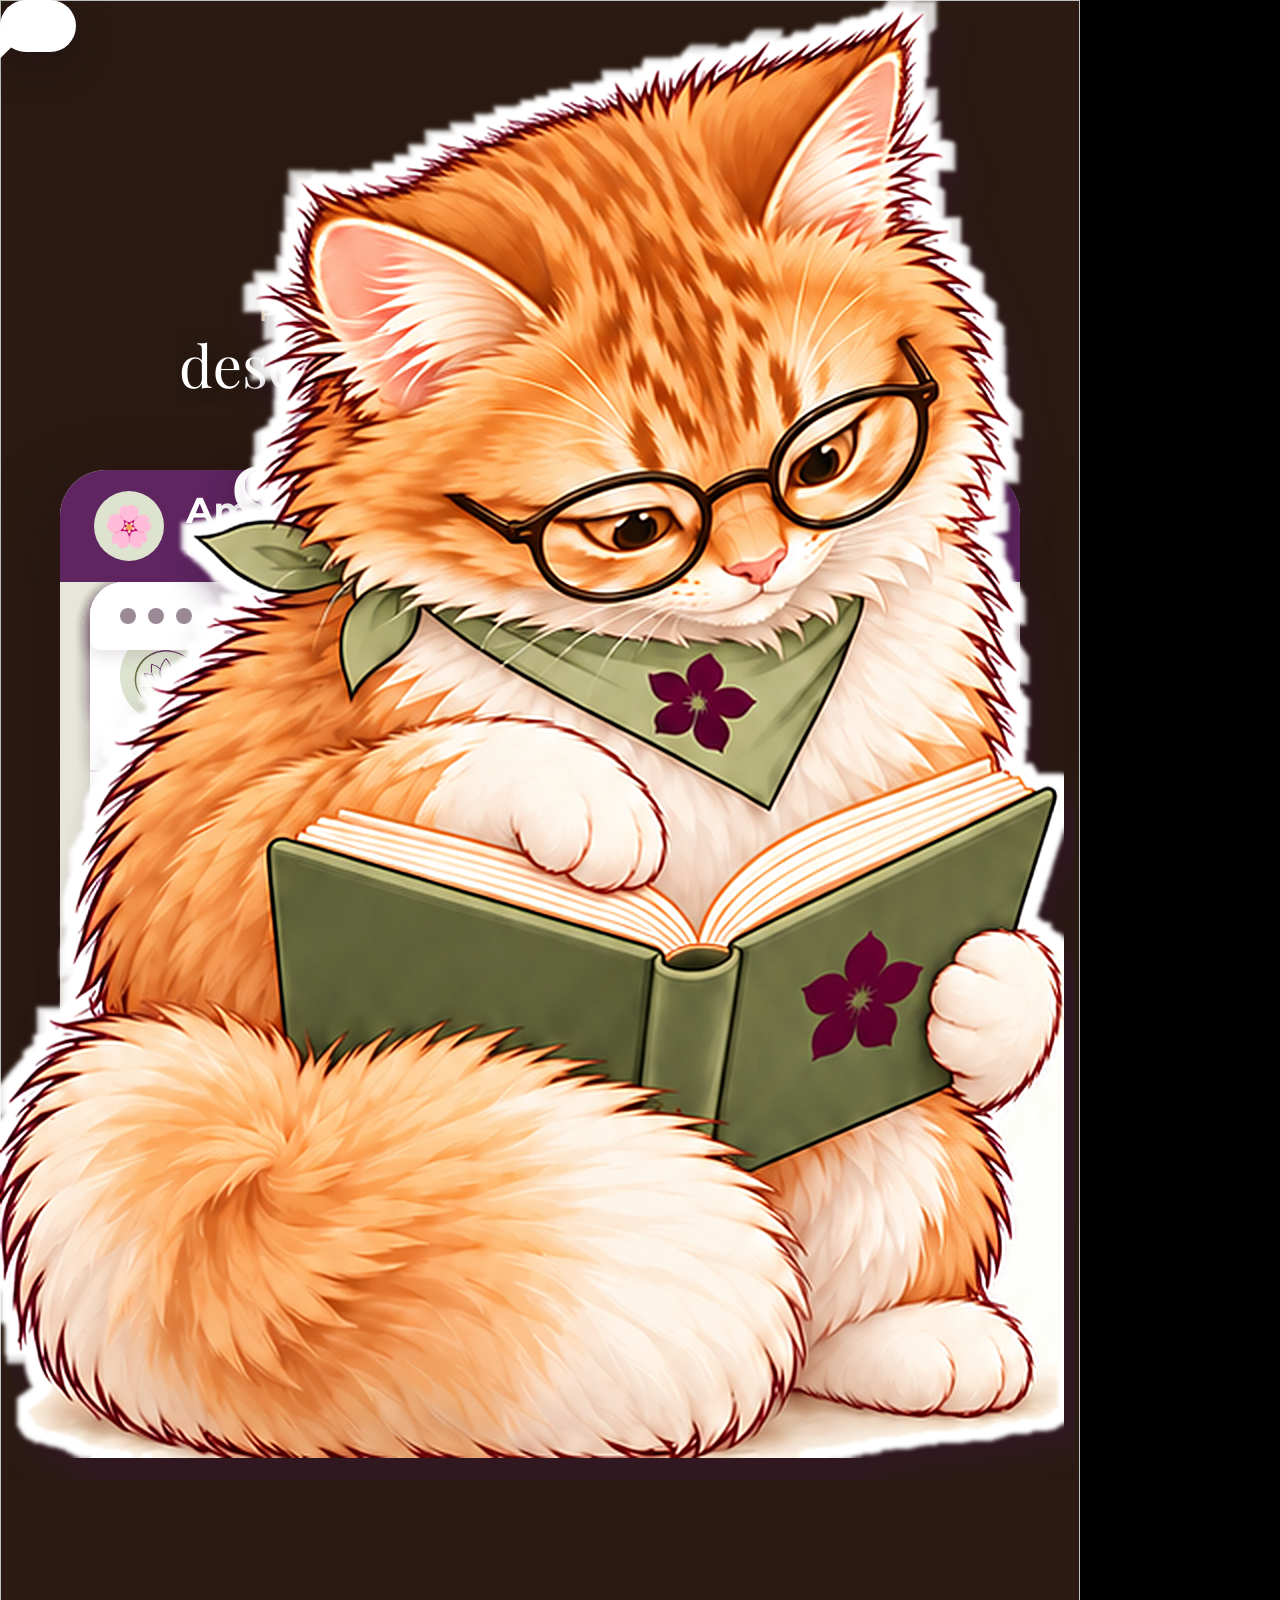
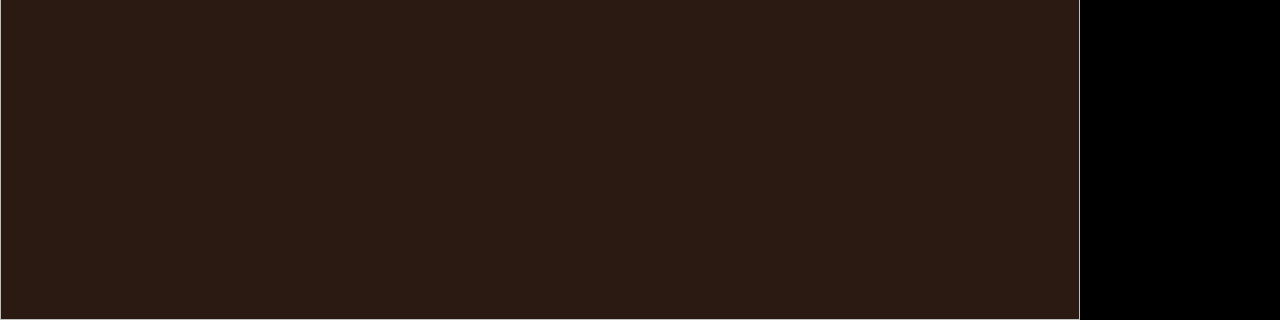
==== prajim/_produccion/reels/r02_pov_san_javier/index.html @ 56a165b0 "Prajim: investigación, plan de contenido y reel 1 (Las 5 flores del miedo) Incluye el motor de rende" ====
<!doctype html>
<html lang="es"><head><meta charset="utf-8">
<link rel="stylesheet" href="../../engine/lib.css">
<style>
  body { background: #2a1a12; }
  #shade { position: absolute; inset: 0; z-index: 2; }
  .emo { font-family: 'Noto Color Emoji'; font-style: normal; }
  #pov { position: absolute; left: 70px; right: 70px; top: 282px; z-index: 10; color: #fff; text-align: center; }
  #pov .k { font-family: 'Montserrat'; font-weight: 800; font-size: 34px; letter-spacing: .28em; color: #F1D9A6; }
  #pov .s { font-family: 'Playfair Display'; font-size: 58px; line-height: 1.12; margin-top: 8px; text-shadow: 0 4px 24px rgba(0,0,0,.55); }
  #pov .s em { color: #F1D9A6; }
  #card { position: absolute; left: 60px; top: 470px; width: 960px; height: 780px; z-index: 8; border-radius: 46px; overflow: hidden;
          background: rgba(251,247,241,.93); box-shadow: 0 30px 80px rgba(30,10,20,.45); transform-origin: 50% 70%; }
  #head { position: absolute; left: 0; right: 0; top: 0; height: 112px; background: #5E2560; display: flex; align-items: center; padding: 0 34px; gap: 22px; color: #fff; }
  #head .av { width: 70px; height: 70px; border-radius: 50%; background: #DDE3CF; display: flex; align-items: center; justify-content: center; font-size: 40px; }
  #head .nm { font-family: 'Montserrat'; font-weight: 700; font-size: 36px; }
  #head .st { font-family: 'Montserrat'; font-weight: 500; font-size: 24px; opacity: .8; margin-top: 2px; }
  #msgs { position: absolute; left: 0; right: 0; top: 112px; bottom: 0; overflow: hidden;
          background: radial-gradient(circle at 20% 10%, rgba(221,227,207,.55), transparent 60%), radial-gradient(circle at 90% 90%, rgba(217,183,122,.18), transparent 50%); }
  .msg { position: absolute; max-width: 690px; padding: 22px 30px 24px; border-radius: 34px; font-family: 'Montserrat', 'Noto Color Emoji'; font-weight: 500;
         font-size: 41px; line-height: 1.22; color: #2C2A2E; box-shadow: 0 6px 16px rgba(60,20,50,.12); }
  .msg.a { left: 30px; background: #fff; border-bottom-left-radius: 10px; transform-origin: 0% 100%; }
  .msg.y { right: 30px; background: #5E2560; color: #fff; border-bottom-right-radius: 10px; transform-origin: 100% 100%; }
  .msg.big { font-weight: 800; letter-spacing: .01em; }
  .msg .h { display: block; font-size: 22px; opacity: .55; text-align: right; margin-top: 6px; font-weight: 600; }
  .typing { position: absolute; left: 30px; background: #fff; border-radius: 34px; border-bottom-left-radius: 10px; padding: 26px 30px; display: flex; gap: 12px;
            box-shadow: 0 6px 16px rgba(60,20,50,.12); }
  .typing i { width: 16px; height: 16px; border-radius: 50%; background: #9a8a96; display: block; }
  .contact { padding: 0; overflow: hidden; width: 600px; }
  .contact .top { display: flex; gap: 24px; align-items: center; padding: 26px 30px; }
  .contact .lav { width: 92px; height: 92px; border-radius: 50%; background: #DDE3CF; display: flex; align-items: center; justify-content: center; }
  .contact .lav img { width: 70px; }
  .contact .n1 { font-weight: 800; font-size: 38px; color: #3B1640; }
  .contact .n2 { font-weight: 500; font-size: 32px; color: #4F6B52; margin-top: 4px; }
  .contact .btn { border-top: 2px solid #eee4ea; text-align: center; padding: 20px; font-weight: 700; font-size: 34px; color: #5E2560; }
  #end { position: absolute; inset: 0; z-index: 12; color: #fff; }
  .t { position: absolute; left: 60px; right: 60px; text-align: center; }
  .lab { font-family: 'Montserrat'; font-weight: 600; font-size: 26px; letter-spacing: .34em; text-transform: uppercase; color: #F1D9A6; }
  #flash { position: absolute; inset: 0; z-index: 40; background: #fff; opacity: 0; }
  #catwrap { position: absolute; inset: 0; z-index: 20; }
  .bubble { z-index: 22; }
</style></head>
<body><div id="stage"></div>
<script src="../../engine/lib.js"></script>
<script>
const SP = '/tmp/claude-0/-home-user-trabajo-/e45aeb62-b827-5979-8a06-dcd1bae0709b/scratchpad/clips/r02/';
const st = document.getElementById('stage');
const b = k => 0.3895 * k;
const DUR = 17.2, TR = b(30), END = b(31);
const te = new P.Seq(st, SP + 'te', { frames: 375 });
const campo = new P.Seq(st, SP + 'campo', { frames: 180 });
const shade = P.el('div', '', st); shade.id = 'shade';

const pov = P.el('div', '', st); pov.id = 'pov';
pov.innerHTML = '<div class="k">POV:</div><div class="s">descubres que en San Javier<br>hay <em>terapia floral</em></div>';
const povW = P.splitWords(pov.querySelector('.s'));

const card = P.el('div', '', st); card.id = 'card';
card.innerHTML = '<div id="head"><div class="av"><span class="emo">🌸</span></div><div><div class="nm">Amiga</div><div class="st">en línea</div></div></div><div id="msgs"></div>';
const msgsEl = card.querySelector('#msgs');
const AREA_BOTTOM = 668 - 26;  // alto del area de mensajes menos margen

const E = (s) => s.replace(/(\p{Extended_Pictographic}+)/gu, '<span class="emo">$1</span>');
const MSGS = [
  { k: 1, who: 'a', txt: 'amigaaa 😱' },
  { k: 3, who: 'a', txt: '¿sabías que en San Javier hay terapia floral? 🌸', typing: true },
  { k: 7, who: 'y', txt: '¿flores de Bach? 👀' },
  { k: 10, who: 'a', txt: '¡sí! y atiende a domicilio 🏡', typing: true },
  { k: 13, who: 'y', txt: '¿y si vivo lejos?' },
  { k: 15, who: 'a', txt: 'también online, por videollamada 💻', typing: true },
  { k: 18, who: 'y', txt: '¿y cuánto sale? 🙈' },
  { k: 20, who: 'a', txt: '$10.000 y te llevas 2 frascos 🌸', typing: true },
  { k: 24, who: 'y', txt: 'PÁSAME EL NÚMERO 😭', big: true },
  { k: 26, who: 'a', contact: true, typing: true },
];
const GAP = 18;
MSGS.forEach((m, i) => {
  m.t = b(m.k);
  m.el = P.el('div', 'msg ' + m.who + (m.big ? ' big' : '') + (m.contact ? ' contact' : ''), msgsEl);
  if (m.contact) {
    m.el.innerHTML = `<div class="top"><div class="lav"><img src="${P.ASSETS}logo/loto_color.png"></div><div><div class="n1">Prajim · Terapia floral</div><div class="n2">+56 9 8794 6066</div></div></div><div class="btn">Enviar mensaje</div>`;
  } else {
    const hh = `${String(19 + Math.floor((32 + i) / 60)).padStart(2, '0')}:${String((32 + i) % 60).padStart(2, '0')}`;
    m.el.innerHTML = E(m.txt) + `<span class="h">${hh}${m.who === 'y' ? ' ✓✓' : ''}</span>`;
  }
  if (m.typing) {
    m.ty = P.el('div', 'typing', msgsEl, '<i></i><i></i><i></i>');
    m.tys = [...m.ty.querySelectorAll('i')];
  }
});

const end = P.el('div', '', st); end.id = 'end';
end.innerHTML = `
  <div class="t lab" style="top:296px">Prajim · Terapia floral</div>
  <div class="t" id="pin" style="top:350px"><svg width="70" height="92" viewBox="0 0 70 92"><path d="M35 2C17 2 3 16 3 34c0 24 32 56 32 56s32-32 32-56C67 16 53 2 35 2z" fill="#D9B77A" stroke="#fff" stroke-width="4"/><circle cx="35" cy="34" r="12" fill="#5E2560"/></svg></div>
  <div class="t" id="sj" style="top:438px;font-family:'Playfair Display';font-size:142px;line-height:1;text-shadow:0 8px 36px rgba(0,0,0,.45)">San Javier</div>
  <div class="t" id="tf" style="top:600px;font-family:'Playfair Display';font-style:italic;font-size:80px;color:#F1D9A6;text-shadow:0 6px 30px rgba(0,0,0,.45)">tiene terapia floral</div>
  <div class="t" id="dom" style="top:712px;font-family:'Montserrat';font-weight:600;font-size:38px;letter-spacing:.02em;text-shadow:0 3px 16px rgba(0,0,0,.5)">a domicilio y online</div>
  <div class="t" id="pillw" style="top:800px"><div class="wa-pill">${P.chatIcon('#fff')}<span>9 8794 6066</span></div></div>`;
const sjC = P.splitChars(end.querySelector('#sj'));
const tfW = P.splitWords(end.querySelector('#tf'));
const pin = end.querySelector('#pin'), dom = end.querySelector('#dom'), pill = end.querySelector('.wa-pill');
const lab = end.querySelector('.lab');

const fx = new P.FX(st, 30);
const catWrap = P.el('div', '', st); catWrap.id = 'catwrap';
const cat = new P.Cat(catWrap);
const bubble = P.el('div', 'bubble tail-right', st); const bubbleTxt = P.el('span', '', bubble);
const flash = P.el('div', '', st); flash.id = 'flash';

window.prepare = async function () {
  for (const m of MSGS) { m.h = m.el.offsetHeight; if (m.ty) m.th = m.ty.offsetHeight; }
};

window.renderFrame = async function (t) {
  fx.clear();
  const inEnd = t >= END;
  te.show(!inEnd); campo.show(inEnd);
  if (!inEnd) {
    te.set(t, 1);
    te.img.style.filter = 'blur(5px) brightness(.82)';
    te.img.style.transform = `scale(${1.08 + 0.03 * P.prog(t, 0, TR)})`;
    shade.style.background = 'linear-gradient(180deg, rgba(40,15,25,.55), rgba(40,15,25,.15) 30%, rgba(40,15,25,.1) 70%, rgba(40,15,25,.5))';
  } else {
    campo.set(t - END, 1);
    campo.img.style.filter = 'brightness(.88)';
    campo.img.style.transform = `scale(${1.12 - 0.06 * P.ease(t, END, DUR, 'outSine')})`;
    shade.style.background = 'linear-gradient(180deg, rgba(40,15,35,.62), rgba(40,15,35,.25) 45%, rgba(40,15,35,.15) 65%, rgba(40,15,35,.45))';
  }

  // ----- POV + chat -----
  const chatOn = t < END;
  pov.style.display = card.style.display = chatOn ? 'block' : 'none';
  if (chatOn) {
    P.maskIn(povW, t, 0.0, { stagger: 0.04, dur: 0.45, ease: 'outExpo' });
    pov.querySelector('.k').style.opacity = P.prog(t, 0, 0.15);
    const ck = P.ease(t, 0.0, 0.35, 'outBack');
    // zoom hacia el contacto al final
    const zk = P.ease(t, TR - 0.15, END, 'inExpo');
    card.style.transform = `translateY(${(1 - ck) * 120 - zk * 120}px) scale(${(0.9 + 0.1 * ck) * (1 + zk * 1.8)})`;
    card.style.opacity = P.clamp(ck * 2) * (1 - P.prog(t, END - 0.12, END));
    card.style.filter = zk > 0.01 ? `blur(${zk * 18}px)` : 'none';
    pov.style.opacity = 1 - zk;
    // pila de mensajes (de abajo hacia arriba)
    let acc = 0;
    const items = [];
    for (const m of MSGS) {
      if (m.ty) {
        const ts = m.t - 0.55;
        const e = P.ease(t, ts, ts + 0.2, 'outCubic') * (1 - P.prog(t, m.t - 0.08, m.t));
        items.push({ el: m.ty, h: m.th, e, ty: m, ts });
      }
      const e = P.ease(t, m.t, m.t + 0.28, 'outCubic');
      items.push({ el: m.el, h: m.h, e, m });
    }
    for (let i = items.length - 1; i >= 0; i--) {
      const it = items[i];
      acc += (it.h + GAP) * it.e;
      const top = AREA_BOTTOM - acc + GAP;
      it.el.style.top = top + 'px';
      if (it.e <= 0.001) { it.el.style.display = 'none'; continue; }
      it.el.style.display = it.ty ? 'flex' : 'block';
      const sk = it.m ? P.ease(t, it.m.t, it.m.t + 0.32, 'outBack') : it.e;
      it.el.style.transform = `scale(${0.55 + 0.45 * sk})`;
      it.el.style.opacity = P.clamp(it.e * 1.6);
      if (it.ty) it.ty.tys.forEach((d, j) => d.style.transform = `translateY(${-8 * Math.max(0, Math.sin((t - it.ts) * 9 - j * 0.9))}px)`);
    }
    // destello al llegar el contacto
    const ct = MSGS[MSGS.length - 1].t;
    if (t > ct) fx.burst(t, ct + 0.05, 330, 1110, 12, 7, { speed: 220, size: 11, life: 0.9 });
  }
  flash.style.opacity = 0.75 * P.env(t, END - 0.1, END, END, END + 0.3);

  // ----- final -----
  end.style.display = inEnd ? 'block' : 'none';
  if (inEnd) {
    lab.style.opacity = P.prog(t, END + 0.05, END + 0.4);
    const pk = P.ease(t, END + 0.05, END + 0.5, 'outBack');
    pin.style.transform = `translateY(${(1 - pk) * -120}px)`; pin.style.opacity = P.clamp(pk * 2);
    P.blurIn(sjC, t, END + 0.15, { stagger: 0.035, dur: 0.45, blur: 10, dy: 24 });
    P.maskIn(tfW, t, END + 0.6, { stagger: 0.08, dur: 0.5 });
    dom.style.opacity = P.prog(t, END + 1.0, END + 1.35);
    dom.style.transform = `translateY(${(1 - P.ease(t, END + 1.0, END + 1.4)) * 18}px)`;
    const wk = P.ease(t, b(34), b(34) + 0.45, 'outBack');
    pill.style.transform = `scale(${0.5 + 0.5 * wk})`; pill.style.opacity = P.clamp(wk * 2);
    fx.burst(t, END + 0.1, 540, 395, 12, 3, { speed: 240, size: 12, life: 1.0 });
    fx.dust(t, 18, 5, { speed: 26, size: 3.4, alpha: 0.45, color: '255,236,190' });
  }

  // ----- gatito -----
  const cIn = b(33);
  if (t >= cIn) {
    catWrap.style.display = 'block';
    const k = P.ease(t, cIn, cIn + 0.6, 'outBack');
    const y = 1920 - (1920 - 975) * k;
    const tA = cIn + 0.65, tB = tA + 1.0, winkT = b(40);
    let face = 'normal';
    if (P.Cat.blinkAt(t, [cIn + 0.45, b(38)])) face = 'blink';
    if (t >= winkT && t < winkT + 0.5) face = 'wink';
    if (t >= winkT + 0.5) face = 'happy';
    const mouth = P.Cat.talk(t, tA, tB);
    cat.set(t, { x: 575, y, scale: 0.4, face, mouth, tilt: 2 * Math.sin((t - cIn) * 2.4) * (mouth > 0 ? 1 : 0.5), squash: 0.05 * Math.sin(P.prog(t, cIn + 0.4, cIn + 0.8) * Math.PI) });
    if (t >= winkT) fx.burst(t, winkT, 830, 1090, 14, 9, { speed: 260, size: 13, hearts: true, heartColor: '#E46A8C', life: 1.1 });
    if (t >= tA - 0.1) {
      bubble.style.display = 'block';
      const bk = P.ease(t, tA - 0.1, tA + 0.25, 'outBack');
      P.typeText(bubbleTxt, '¡Te espero!', t, tA - 0.05, 18);
      P.style(bubble, { right: '460px', top: '1030px', transform: `scale(${bk})`, opacity: P.clamp(bk * 2), transformOrigin: '90% 100%' });
    } else bubble.style.display = 'none';
  } else { catWrap.style.display = 'none'; bubble.style.display = 'none'; }

  await P.waitAll();
};
</script></body></html>
---- prajim/_produccion/engine/lib.css ----
@import url("../assets/fonts/local.css");

:root {
  --ciruela: #5E2560;
  --ciruela-p: #3B1640;
  --salvia: #DDE3CF;
  --salvia-p: #4F6B52;
  --crema: #FBF7F1;
  --dorado: #D9B77A;
  --dorado-p: #C9A25E;
  --texto: #2C2A2E;
  --noche: #12070F;
}

* { box-sizing: border-box; margin: 0; padding: 0; }
html, body { width: 1080px; height: 1920px; overflow: hidden; background: #000; }
body { font-family: 'Montserrat', sans-serif; -webkit-font-smoothing: antialiased; text-rendering: geometricPrecision; }
#stage { position: absolute; inset: 0; width: 1080px; height: 1920px; overflow: hidden; isolation: isolate; }

.layer { position: absolute; inset: 0; }
.video { position: absolute; inset: 0; z-index: 0; isolation: isolate; overflow: hidden; }
.video img { position: absolute; left: 0; top: 0; width: 1080px; height: 1920px; object-fit: cover; transform-origin: 50% 50%; }
.abs { position: absolute; }
.center-x { left: 0; right: 0; text-align: center; }

.serif { font-family: 'Playfair Display', serif; }
.serif-i { font-family: 'Playfair Display', serif; font-style: italic; }
.marca { font-family: 'Cormorant Garamond', serif; font-weight: 600; letter-spacing: 0.24em; }
.label { font-family: 'Montserrat', sans-serif; font-weight: 600; text-transform: uppercase; letter-spacing: 0.32em; }

/* revelado con mascara: cada palabra va en .m > .mi */
.m { display: inline-block; overflow: hidden; vertical-align: top; padding: 0.08em 0.04em 0.16em; margin: -0.08em -0.04em -0.16em; }
.mi { display: inline-block; will-change: transform; }
.ch { display: inline-block; white-space: pre; }

.fx-canvas { position: absolute; inset: 0; pointer-events: none; }
.leak { position: absolute; inset: -20%; mix-blend-mode: screen; pointer-events: none; }

.bubble {
  position: absolute; background: #fff; color: var(--ciruela-p); border-radius: 44px; padding: 26px 38px;
  font-family: 'Playfair Display', serif; font-style: italic; font-size: 54px; line-height: 1.15; white-space: nowrap;
  box-shadow: 0 14px 40px rgba(20, 5, 20, 0.28); transform-origin: 20% 100%;
}
.bubble::after { content: ''; position: absolute; width: 46px; height: 46px; background: #fff; bottom: -14px; left: 70px;
  transform: rotate(45deg); border-radius: 6px; }
.bubble.tail-right::after { left: auto; right: 70px; }

.wa-pill {
  display: inline-flex; align-items: center; gap: 22px; background: var(--ciruela); color: #fff; border-radius: 999px;
  padding: 22px 46px 22px 30px; font-family: 'Montserrat', sans-serif; font-weight: 700; font-size: 62px; letter-spacing: 0.01em;
  box-shadow: 0 14px 36px rgba(59, 22, 64, 0.35);
}
.wa-pill svg { width: 64px; height: 64px; }
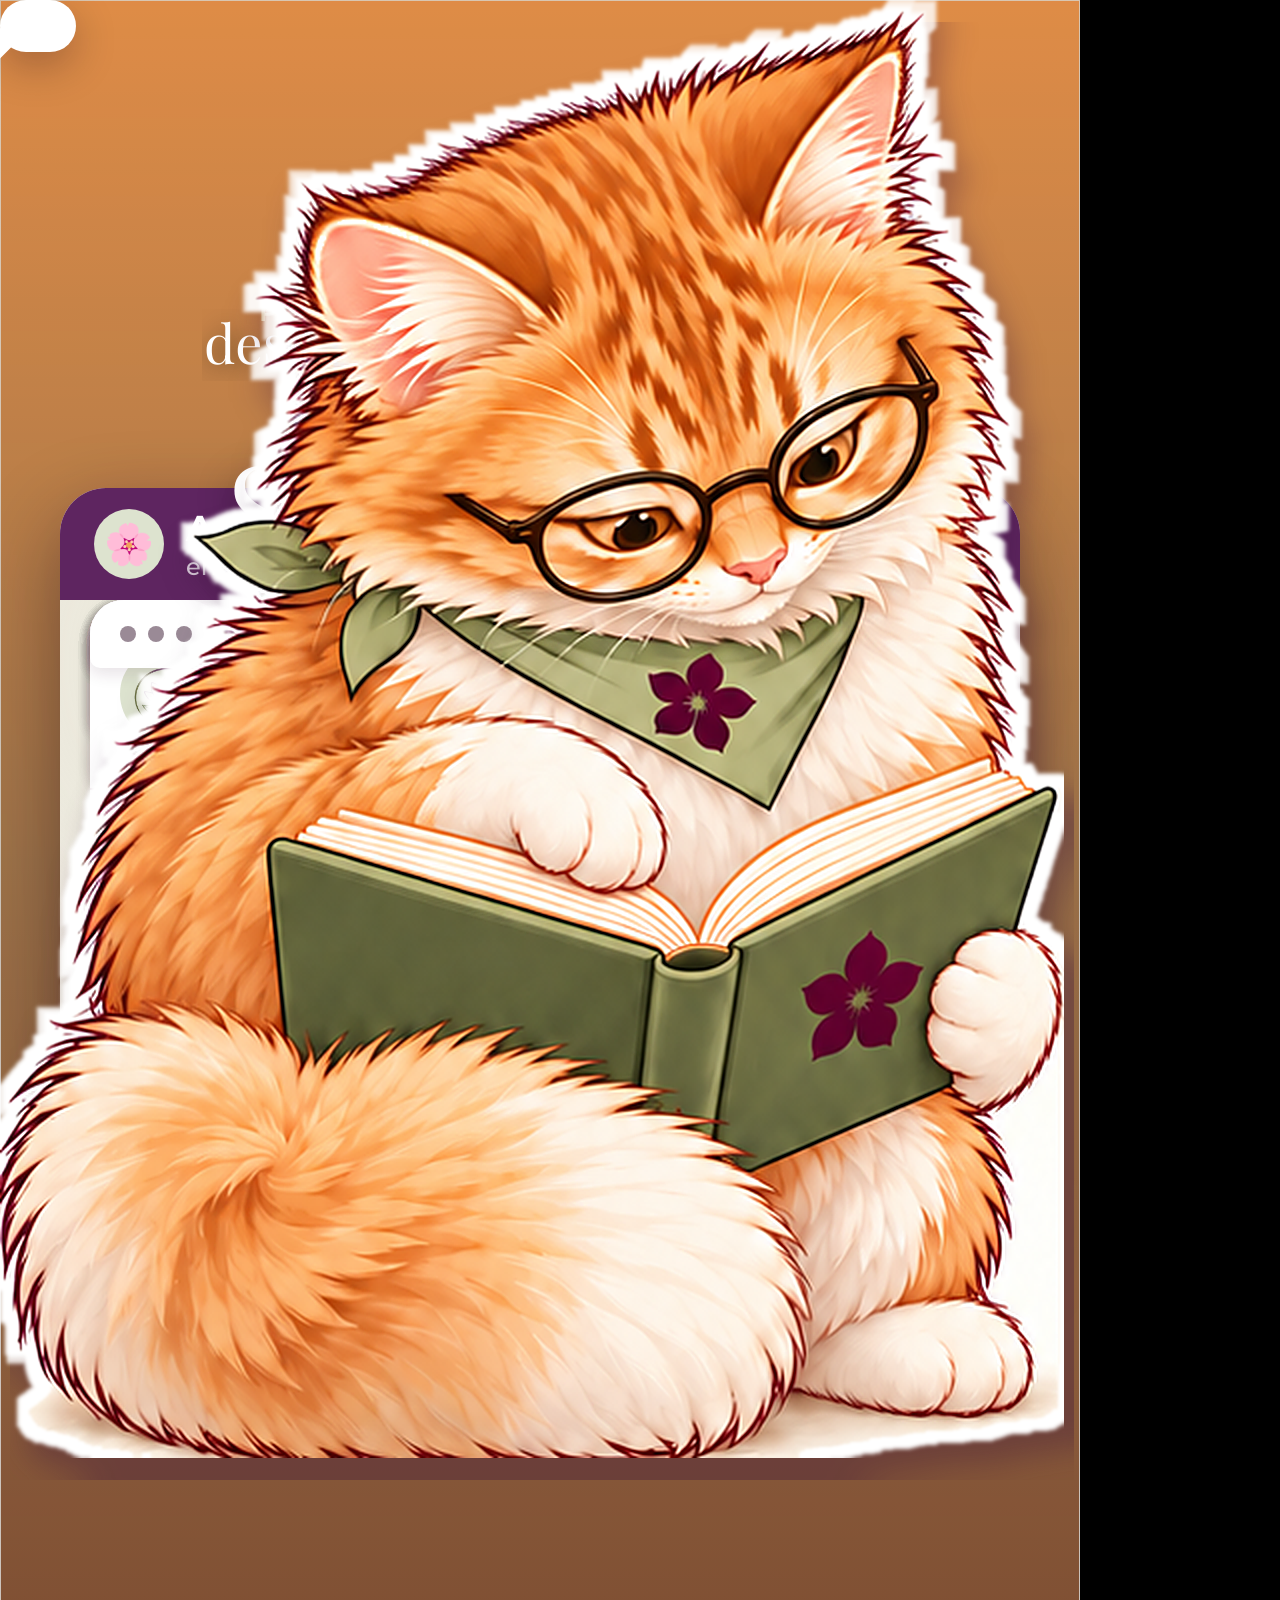
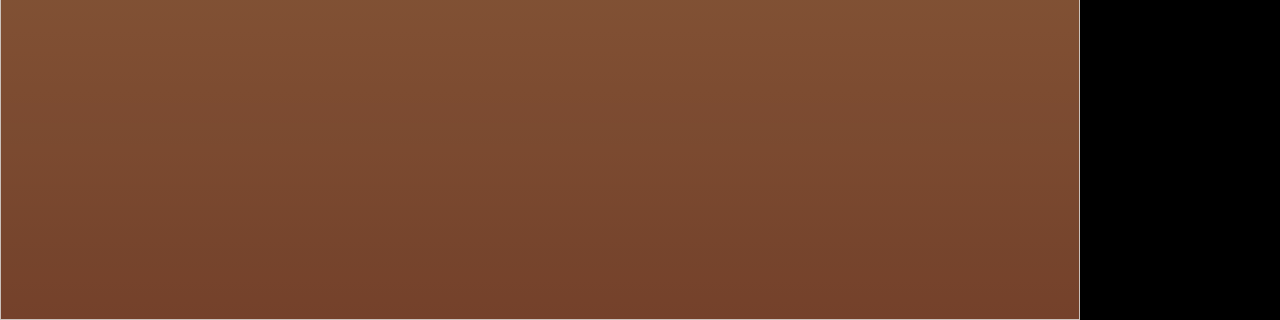
==== commit c93fc54c: "Prajim: reels 2, 3, 8 y 9 con portadas, textos y versiones para enviar y solo efectos Co-Authored-By" ====
--- a/prajim/_produccion/reels/r02_pov_san_javier/index.html
+++ b/prajim/_produccion/reels/r02_pov_san_javier/index.html
@@ -5,11 +5,11 @@
   body { background: #2a1a12; }
   #shade { position: absolute; inset: 0; z-index: 2; }
   .emo { font-family: 'Noto Color Emoji'; font-style: normal; }
-  #pov { position: absolute; left: 70px; right: 70px; top: 282px; z-index: 10; color: #fff; text-align: center; }
-  #pov .k { font-family: 'Montserrat'; font-weight: 800; font-size: 34px; letter-spacing: .28em; color: #F1D9A6; }
-  #pov .s { font-family: 'Playfair Display'; font-size: 58px; line-height: 1.12; margin-top: 8px; text-shadow: 0 4px 24px rgba(0,0,0,.55); }
+  #pov { position: absolute; left: 70px; right: 70px; top: 272px; z-index: 10; color: #fff; text-align: center; }
+  #pov .k { font-family: 'Montserrat'; font-weight: 800; font-size: 30px; letter-spacing: .28em; color: #F1D9A6; }
+  #pov .s { font-family: 'Playfair Display'; font-size: 54px; line-height: 1.1; margin-top: 4px; text-shadow: 0 4px 24px rgba(0,0,0,.55); }
   #pov .s em { color: #F1D9A6; }
-  #card { position: absolute; left: 60px; top: 470px; width: 960px; height: 780px; z-index: 8; border-radius: 46px; overflow: hidden;
+  #card { position: absolute; left: 60px; top: 488px; width: 960px; height: 756px; z-index: 8; border-radius: 46px; overflow: hidden;
           background: rgba(251,247,241,.93); box-shadow: 0 30px 80px rgba(30,10,20,.45); transform-origin: 50% 70%; }
   #head { position: absolute; left: 0; right: 0; top: 0; height: 112px; background: #5E2560; display: flex; align-items: center; padding: 0 34px; gap: 22px; color: #fff; }
   #head .av { width: 70px; height: 70px; border-radius: 50%; background: #DDE3CF; display: flex; align-items: center; justify-content: center; font-size: 40px; }
@@ -50,6 +50,7 @@
 const te = new P.Seq(st, SP + 'te', { frames: 375 });
 const campo = new P.Seq(st, SP + 'campo', { frames: 180 });
 const shade = P.el('div', '', st); shade.id = 'shade';
+const golden = P.el('div', 'abs', st); P.style(golden, { inset: 0, zIndex: 3, mixBlendMode: 'soft-light', background: 'linear-gradient(180deg, rgba(255,160,80,.85) 0%, rgba(255,190,120,.55) 45%, rgba(255,140,90,.35) 100%)' });
 
 const pov = P.el('div', '', st); pov.id = 'pov';
 pov.innerHTML = '<div class="k">POV:</div><div class="s">descubres que en San Javier<br>hay <em>terapia floral</em></div>';
@@ -58,12 +59,12 @@
 const card = P.el('div', '', st); card.id = 'card';
 card.innerHTML = '<div id="head"><div class="av"><span class="emo">🌸</span></div><div><div class="nm">Amiga</div><div class="st">en línea</div></div></div><div id="msgs"></div>';
 const msgsEl = card.querySelector('#msgs');
-const AREA_BOTTOM = 668 - 26;  // alto del area de mensajes menos margen
+const AREA_BOTTOM = 644 - 26;  // alto del area de mensajes menos margen
 
 const E = (s) => s.replace(/(\p{Extended_Pictographic}+)/gu, '<span class="emo">$1</span>');
 const MSGS = [
-  { k: 1, who: 'a', txt: 'amigaaa 😱' },
-  { k: 3, who: 'a', txt: '¿sabías que en San Javier hay terapia floral? 🌸', typing: true },
+  { k: 0.35, who: 'a', txt: 'amigaaa 😱' },
+  { k: 2.6, who: 'a', txt: '¿sabías que en San Javier hay terapia floral? 🌸', typing: true },
   { k: 7, who: 'y', txt: '¿flores de Bach? 👀' },
   { k: 10, who: 'a', txt: '¡sí! y atiende a domicilio 🏡', typing: true },
   { k: 13, who: 'y', txt: '¿y si vivo lejos?' },
@@ -115,7 +116,7 @@
 window.renderFrame = async function (t) {
   fx.clear();
   const inEnd = t >= END;
-  te.show(!inEnd); campo.show(inEnd);
+  te.show(!inEnd); campo.show(inEnd); golden.style.display = inEnd ? 'block' : 'none';
   if (!inEnd) {
     te.set(t, 1);
     te.img.style.filter = 'blur(5px) brightness(.82)';
@@ -132,9 +133,9 @@
   const chatOn = t < END;
   pov.style.display = card.style.display = chatOn ? 'block' : 'none';
   if (chatOn) {
-    P.maskIn(povW, t, 0.0, { stagger: 0.04, dur: 0.45, ease: 'outExpo' });
-    pov.querySelector('.k').style.opacity = P.prog(t, 0, 0.15);
-    const ck = P.ease(t, 0.0, 0.35, 'outBack');
+    P.maskIn(povW, t, -0.3, { stagger: 0.04, dur: 0.45, ease: 'outExpo' });
+    pov.querySelector('.k').style.opacity = 1;
+    const ck = P.ease(t, -0.22, 0.13, 'outBack');
     // zoom hacia el contacto al final
     const zk = P.ease(t, TR - 0.15, END, 'inExpo');
     card.style.transform = `translateY(${(1 - ck) * 120 - zk * 120}px) scale(${(0.9 + 0.1 * ck) * (1 + zk * 1.8)})`;
